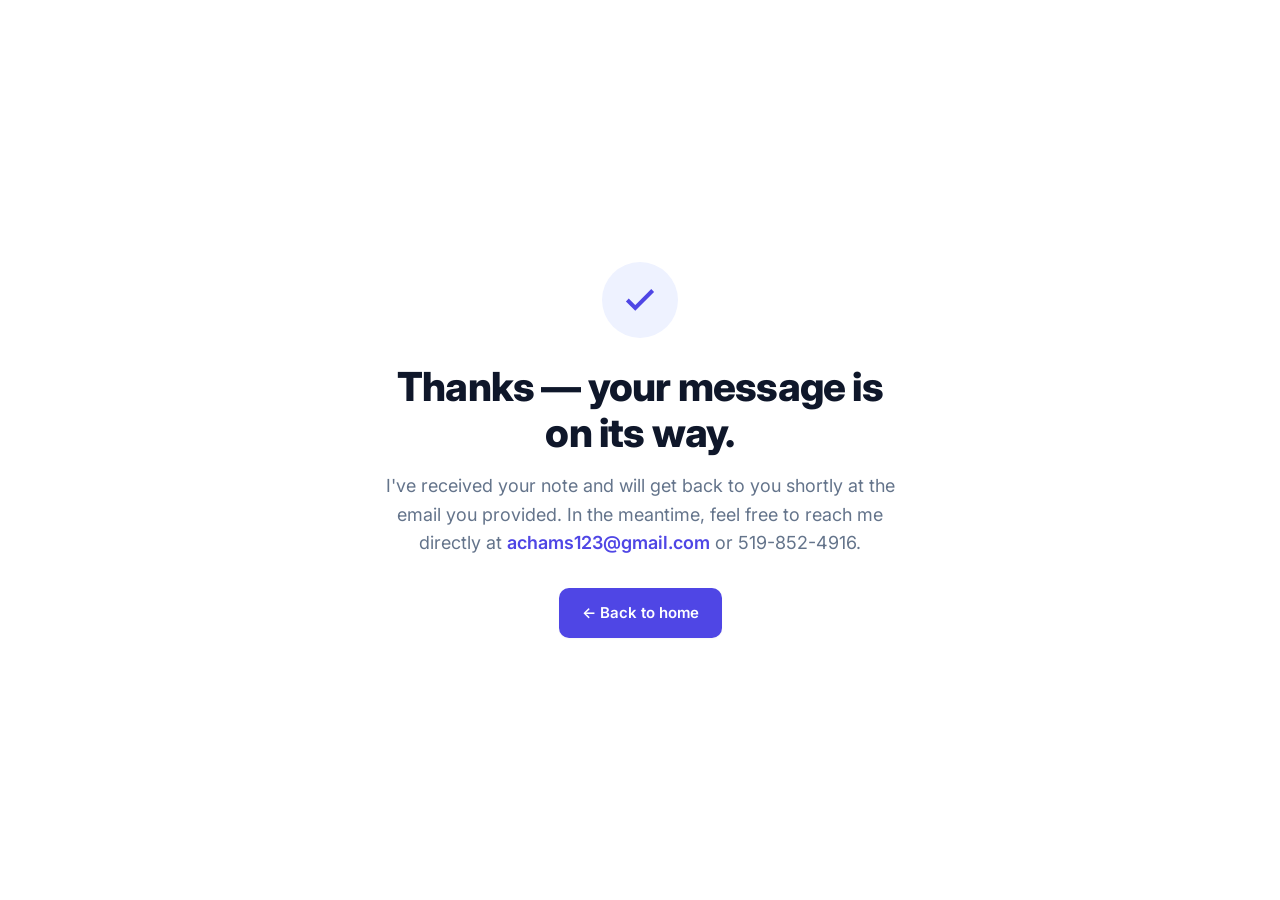
==== thanks.html @ 9c7a0872 "Fix contact form: use standard POST (no CORS) with thank-you page Co-Authored-By: Claude Opus 4.8 (1" ====
<!DOCTYPE html>
<html lang="en">
<head>
  <meta charset="UTF-8" />
  <meta name="viewport" content="width=device-width, initial-scale=1.0" />
  <title>Message sent — Nasser Chams</title>
  <meta name="robots" content="noindex" />
  <link rel="preconnect" href="https://fonts.googleapis.com" />
  <link rel="preconnect" href="https://fonts.gstatic.com" crossorigin />
  <link href="https://fonts.googleapis.com/css2?family=Inter:wght@400;500;600;700;800&display=swap" rel="stylesheet" />
  <link rel="stylesheet" href="styles.css" />
  <link rel="icon" href="data:image/svg+xml,<svg xmlns='http://www.w3.org/2000/svg' viewBox='0 0 100 100'><rect width='100' height='100' rx='22' fill='%234f46e5'/><text x='50' y='68' font-size='56' font-family='Arial' font-weight='bold' fill='white' text-anchor='middle'>N</text></svg>" />
  <style>
    .thanks-wrap { min-height: 100vh; display: grid; place-items: center; padding: 40px 24px; text-align: center; }
    .thanks-card { max-width: 520px; }
    .thanks-check {
      width: 76px; height: 76px; margin: 0 auto 26px;
      border-radius: 50%; background: var(--accent-soft); color: var(--accent);
      display: grid; place-items: center;
    }
    .thanks-check svg { width: 38px; height: 38px; }
    .thanks-card h1 { font-size: clamp(28px, 5vw, 40px); font-weight: 800; }
    .thanks-card p { margin-top: 16px; color: var(--muted); font-size: 18px; }
    .thanks-card .btn { margin-top: 30px; }
  </style>
</head>
<body>
  <div class="thanks-wrap">
    <div class="thanks-card">
      <div class="thanks-check">
        <svg viewBox="0 0 24 24" fill="none" stroke="currentColor" stroke-width="2.5"><path d="M20 6 9 17l-5-5"/></svg>
      </div>
      <h1>Thanks — your message is on its way.</h1>
      <p>I've received your note and will get back to you shortly at the email you provided. In the meantime, feel free to reach me directly at <a href="mailto:achams123@gmail.com" style="color:var(--accent);font-weight:600;">achams123@gmail.com</a> or 519-852-4916.</p>
      <a href="index.html" class="btn btn-primary">← Back to home</a>
    </div>
  </div>
</body>
</html>
---- styles.css ----
/* ============================================================
   Nasser Chams — Personal Site
   Crisp white, professional. Indigo accent.
   ============================================================ */

:root {
  --bg: #ffffff;
  --bg-soft: #f8fafc;
  --ink: #0f172a;
  --ink-soft: #334155;
  --muted: #64748b;
  --line: #e2e8f0;
  --accent: #4f46e5;
  --accent-dark: #4338ca;
  --accent-soft: #eef2ff;
  --radius: 14px;
  --shadow-sm: 0 1px 2px rgba(15, 23, 42, 0.04);
  --shadow: 0 10px 30px -12px rgba(15, 23, 42, 0.18);
  --maxw: 1080px;
}

* { box-sizing: border-box; }

html { scroll-behavior: smooth; }

body {
  margin: 0;
  font-family: 'Inter', -apple-system, BlinkMacSystemFont, 'Segoe UI', Roboto, Helvetica, Arial, sans-serif;
  color: var(--ink);
  background: var(--bg);
  line-height: 1.6;
  -webkit-font-smoothing: antialiased;
  text-rendering: optimizeLegibility;
}

h1, h2, h3 { line-height: 1.15; margin: 0; letter-spacing: -0.02em; }
p { margin: 0; }
a { color: inherit; text-decoration: none; }

.container {
  width: 100%;
  max-width: var(--maxw);
  margin: 0 auto;
  padding: 0 24px;
}

.accent { color: var(--accent); }

/* ---------- Buttons ---------- */
.btn {
  display: inline-flex;
  align-items: center;
  gap: 8px;
  padding: 12px 22px;
  border-radius: 10px;
  font-weight: 600;
  font-size: 15px;
  border: 1px solid transparent;
  transition: transform .15s ease, box-shadow .15s ease, background .15s ease, border-color .15s ease;
  cursor: pointer;
  white-space: nowrap;
}
.btn-primary { background: var(--accent); color: #fff; box-shadow: var(--shadow-sm); }
.btn-primary:hover { background: var(--accent-dark); transform: translateY(-1px); box-shadow: var(--shadow); }
.btn-ghost { background: #fff; color: var(--ink); border-color: var(--line); }
.btn-ghost:hover { border-color: var(--accent); color: var(--accent); transform: translateY(-1px); }

/* ---------- Nav ---------- */
.nav {
  position: sticky;
  top: 0;
  z-index: 50;
  background: rgba(255, 255, 255, 0.85);
  backdrop-filter: saturate(180%) blur(12px);
  border-bottom: 1px solid var(--line);
}
.nav-inner {
  display: flex;
  align-items: center;
  justify-content: space-between;
  height: 66px;
}
.brand { font-weight: 700; font-size: 18px; letter-spacing: -0.02em; }
.brand .dot { color: var(--accent); }
.nav-links { display: flex; gap: 30px; align-items: center; }
.nav-links a { color: var(--muted); font-size: 15px; font-weight: 500; transition: color .15s ease; }
.nav-links a:hover { color: var(--ink); }
.nav-links .btn { color: #fff; }
.nav-toggle { display: none; background: none; border: 0; font-size: 24px; color: var(--ink); cursor: pointer; }

/* ---------- Hero ---------- */
.hero { padding: 90px 0 70px; position: relative; overflow: hidden; }
.hero::before {
  content: "";
  position: absolute;
  top: -200px; right: -160px;
  width: 520px; height: 520px;
  background: radial-gradient(closest-side, var(--accent-soft), transparent);
  z-index: -1;
}
.eyebrow {
  display: inline-flex; align-items: center; gap: 8px;
  font-size: 13px; font-weight: 600; letter-spacing: 0.04em; text-transform: uppercase;
  color: var(--accent);
  background: var(--accent-soft);
  padding: 6px 14px; border-radius: 999px;
  margin-bottom: 22px;
}
.eyebrow .pulse { width: 8px; height: 8px; border-radius: 50%; background: #22c55e; box-shadow: 0 0 0 0 rgba(34,197,94,.5); animation: pulse 2s infinite; }
@keyframes pulse { 0% { box-shadow: 0 0 0 0 rgba(34,197,94,.5); } 70% { box-shadow: 0 0 0 8px rgba(34,197,94,0); } 100% { box-shadow: 0 0 0 0 rgba(34,197,94,0); } }
.hero h1 { font-size: clamp(36px, 6vw, 60px); font-weight: 800; max-width: 16ch; }
.hero .lede { margin-top: 22px; font-size: clamp(17px, 2.2vw, 20px); color: var(--muted); max-width: 56ch; }
.hero-cta { margin-top: 34px; display: flex; gap: 14px; flex-wrap: wrap; }
.hero-meta { margin-top: 30px; display: flex; gap: 26px; flex-wrap: wrap; color: var(--muted); font-size: 14px; }
.hero-meta span { display: inline-flex; align-items: center; gap: 8px; }
.hero-meta svg { width: 16px; height: 16px; color: var(--accent); }

/* ---------- Section scaffolding ---------- */
.section { padding: 84px 0; }
.section-soft { background: var(--bg-soft); border-top: 1px solid var(--line); border-bottom: 1px solid var(--line); }
.section-head { max-width: 620px; margin-bottom: 48px; }
.section-head .kicker { color: var(--accent); font-weight: 600; font-size: 14px; letter-spacing: 0.04em; text-transform: uppercase; }
.section-head h2 { font-size: clamp(28px, 4vw, 40px); font-weight: 800; margin-top: 10px; }
.section-head p { margin-top: 14px; color: var(--muted); font-size: 17px; }

/* ---------- About ---------- */
.about-grid { display: grid; grid-template-columns: 1.4fr 1fr; gap: 48px; align-items: start; }
.about-grid p + p { margin-top: 16px; }
.about-grid .body { color: var(--ink-soft); font-size: 17px; }
.stat-card {
  border: 1px solid var(--line); border-radius: var(--radius);
  background: #fff; padding: 26px; box-shadow: var(--shadow-sm);
}
.stat-row { display: flex; justify-content: space-between; padding: 14px 0; border-bottom: 1px dashed var(--line); }
.stat-row:last-child { border-bottom: 0; }
.stat-row .num { font-weight: 800; font-size: 22px; color: var(--accent); }
.stat-row .lbl { color: var(--muted); font-size: 14px; text-align: right; align-self: center; }

/* ---------- Services ---------- */
.cards { display: grid; grid-template-columns: repeat(2, 1fr); gap: 22px; }
.card {
  border: 1px solid var(--line); border-radius: var(--radius);
  background: #fff; padding: 28px; box-shadow: var(--shadow-sm);
  transition: transform .18s ease, box-shadow .18s ease, border-color .18s ease;
}
.card:hover { transform: translateY(-3px); box-shadow: var(--shadow); border-color: #cbd5e1; }
.card .ico {
  width: 46px; height: 46px; border-radius: 12px;
  background: var(--accent-soft); color: var(--accent);
  display: grid; place-items: center; margin-bottom: 18px;
}
.card .ico svg { width: 24px; height: 24px; }
.card h3 { font-size: 19px; font-weight: 700; }
.card p { margin-top: 10px; color: var(--muted); font-size: 15.5px; }

/* ---------- Logos / Worked with ---------- */
.logo-wall {
  display: grid;
  grid-template-columns: repeat(3, 1fr);
  gap: 18px;
}
.logo-tile {
  display: grid; place-items: center;
  height: 116px; padding: 22px;
  border: 1px solid var(--line); border-radius: var(--radius);
  background: #fff;
  filter: grayscale(100%);
  opacity: 0.72;
  transition: opacity .2s ease, filter .2s ease, transform .2s ease, box-shadow .2s ease;
}
.logo-tile:hover { opacity: 1; filter: grayscale(0%); transform: translateY(-2px); box-shadow: var(--shadow-sm); }
.logo-tile img { max-height: 56px; max-width: 100%; width: auto; }
.logo-word { display: none; font-weight: 700; font-size: 18px; color: var(--ink-soft); text-align: center; }

/* ---------- Testimonials (full-width horizontal rows, stacked) ---------- */
.quotes { display: flex; flex-direction: column; gap: 18px; }
.quote {
  border: 1px solid var(--line); border-radius: var(--radius);
  background: #fff; padding: 26px 30px; box-shadow: var(--shadow-sm);
  display: flex; flex-direction: row; align-items: stretch; gap: 28px;
}
.quote .stars { color: #f59e0b; font-size: 15px; letter-spacing: 2px; flex: 0 0 auto; padding-top: 2px; }
.quote .text { color: var(--ink-soft); font-size: 16px; line-height: 1.65; flex: 1; }
.quote .text::before { content: "\201C"; color: var(--accent); font-size: 38px; line-height: 0; vertical-align: -12px; margin-right: 4px; font-family: Georgia, serif; }
.quote .by {
  flex: 0 0 220px; align-self: center;
  padding-left: 28px; border-left: 1px solid var(--line);
  font-size: 14px;
}
.quote .by strong { display: block; color: var(--ink); }
.quote .by span { color: var(--muted); }
.quotes-note { margin-top: 22px; font-size: 14px; color: var(--muted); }
.quotes-note a { color: var(--accent); font-weight: 600; }

/* ---------- Contact ---------- */
.contact { text-align: center; }
.contact h2 { font-size: clamp(28px, 4vw, 42px); font-weight: 800; }
.contact p { margin-top: 14px; color: var(--muted); font-size: 18px; max-width: 52ch; margin-left: auto; margin-right: auto; }
.contact-cta { margin-top: 30px; display: flex; gap: 14px; justify-content: center; flex-wrap: wrap; }
/* Contact form */
.contact-form { max-width: 560px; margin: 34px auto 0; text-align: left; display: grid; gap: 18px; }
.form-row { display: grid; grid-template-columns: 1fr 1fr; gap: 16px; }
.field label { display: block; font-size: 14px; font-weight: 600; margin-bottom: 7px; color: var(--ink); }
.field input, .field textarea {
  width: 100%; padding: 12px 14px;
  border: 1px solid var(--line); border-radius: 10px;
  font: inherit; font-size: 15px; color: var(--ink); background: #fff;
  transition: border-color .15s ease, box-shadow .15s ease;
}
.field input::placeholder, .field textarea::placeholder { color: #94a3b8; }
.field input:focus, .field textarea:focus { outline: none; border-color: var(--accent); box-shadow: 0 0 0 3px var(--accent-soft); }
.field textarea { resize: vertical; min-height: 140px; }
.contact-form .btn { width: 100%; justify-content: center; padding: 14px; font-size: 16px; }
.contact-form .btn:disabled { opacity: .6; cursor: default; transform: none; }
.form-status { margin: 0; font-size: 14px; min-height: 20px; text-align: center; }
.form-status.ok { color: #16a34a; font-weight: 600; }
.form-status.err { color: #dc2626; font-weight: 600; }
.hp { position: absolute !important; left: -9999px !important; width: 1px; height: 1px; opacity: 0; }

.contact-list { margin-top: 22px; display: flex; gap: 30px; justify-content: center; flex-wrap: wrap; color: var(--ink-soft); font-size: 15px; }
.contact-list a { display: inline-flex; align-items: center; gap: 8px; font-weight: 500; }
.contact-list a:hover { color: var(--accent); }
.contact-list svg { width: 18px; height: 18px; color: var(--accent); }

/* ---------- Footer ---------- */
.footer { border-top: 1px solid var(--line); padding: 30px 0; color: var(--muted); font-size: 14px; }
.footer-inner { display: flex; justify-content: space-between; align-items: center; flex-wrap: wrap; gap: 12px; }

/* ---------- Reveal animation ---------- */
.reveal { opacity: 0; transform: translateY(16px); transition: opacity .6s ease, transform .6s ease; }
.reveal.in { opacity: 1; transform: none; }

/* ---------- Responsive ---------- */
@media (max-width: 860px) {
  .about-grid { grid-template-columns: 1fr; }
  .cards { grid-template-columns: 1fr; }
  .logo-wall { grid-template-columns: repeat(2, 1fr); }
  .quote { flex-direction: column; gap: 16px; }
  .quote .by {
    flex: auto; align-self: stretch;
    padding-left: 0; border-left: 0;
    padding-top: 16px; border-top: 1px solid var(--line);
  }
  .nav-links { display: none; }
  .nav-toggle { display: block; }
  .nav-links.open {
    display: flex; flex-direction: column; gap: 18px;
    position: absolute; top: 66px; left: 0; right: 0;
    background: #fff; border-bottom: 1px solid var(--line);
    padding: 22px 24px;
  }
}
@media (max-width: 480px) {
  .logo-wall { grid-template-columns: 1fr; }
  .hero-cta .btn, .contact-cta .btn { flex: 1 1 auto; justify-content: center; }
}

@media (prefers-reduced-motion: reduce) {
  * { animation: none !important; scroll-behavior: auto; }
  .reveal { opacity: 1; transform: none; transition: none; }
}
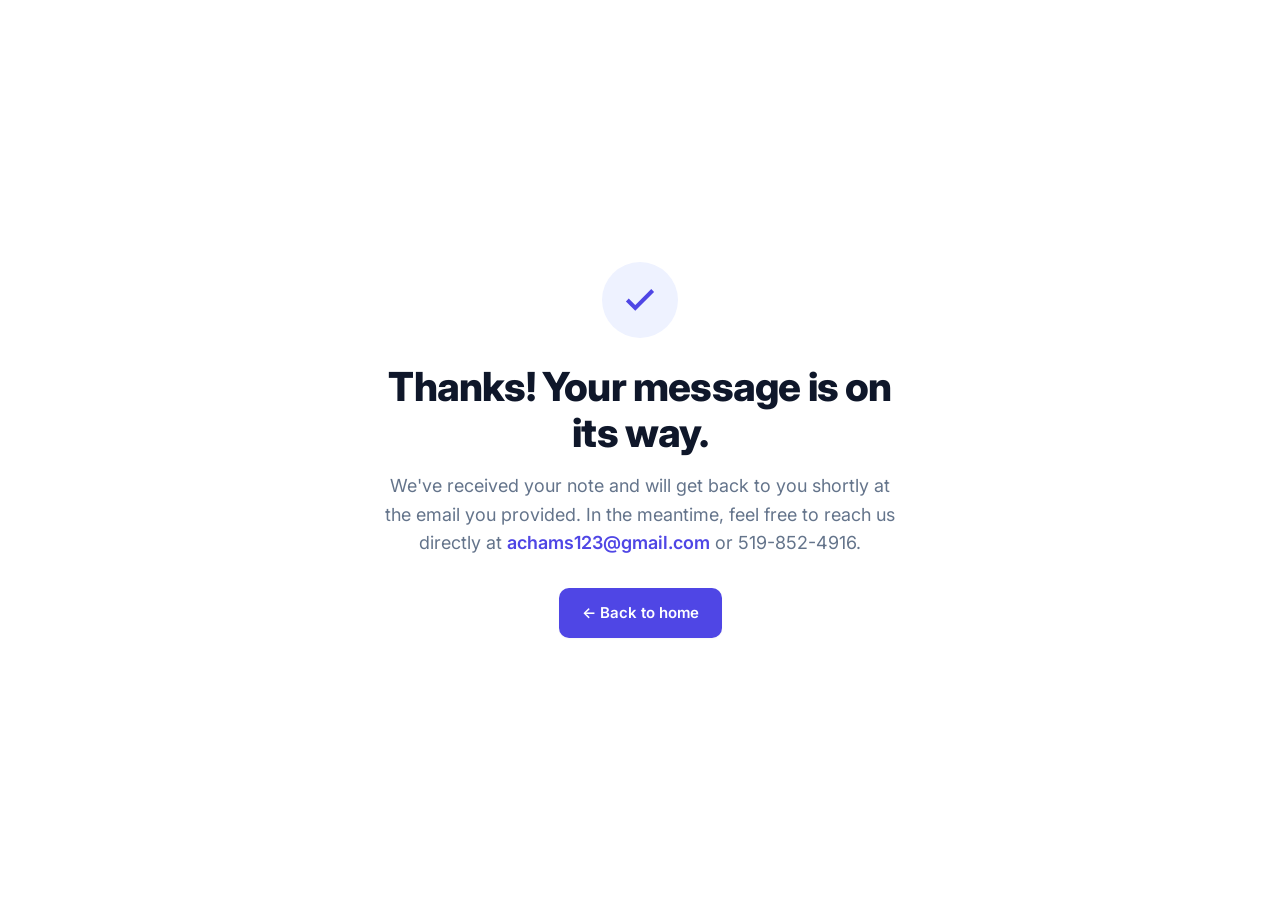
==== commit a8a97ea5: "Rebrand as Applied Data Science: team voice, no em dashes, updated titles Co-Authored-By: Claude Fab" ====
--- a/thanks.html
+++ b/thanks.html
@@ -3,7 +3,7 @@
 <head>
   <meta charset="UTF-8" />
   <meta name="viewport" content="width=device-width, initial-scale=1.0" />
-  <title>Message sent — Nasser Chams</title>
+  <title>Message sent | Applied Data Science</title>
   <meta name="robots" content="noindex" />
   <link rel="preconnect" href="https://fonts.googleapis.com" />
   <link rel="preconnect" href="https://fonts.gstatic.com" crossorigin />
@@ -30,8 +30,8 @@
       <div class="thanks-check">
         <svg viewBox="0 0 24 24" fill="none" stroke="currentColor" stroke-width="2.5"><path d="M20 6 9 17l-5-5"/></svg>
       </div>
-      <h1>Thanks — your message is on its way.</h1>
-      <p>I've received your note and will get back to you shortly at the email you provided. In the meantime, feel free to reach me directly at <a href="mailto:achams123@gmail.com" style="color:var(--accent);font-weight:600;">achams123@gmail.com</a> or 519-852-4916.</p>
+      <h1>Thanks! Your message is on its way.</h1>
+      <p>We've received your note and will get back to you shortly at the email you provided. In the meantime, feel free to reach us directly at <a href="mailto:achams123@gmail.com" style="color:var(--accent);font-weight:600;">achams123@gmail.com</a> or 519-852-4916.</p>
       <a href="index.html" class="btn btn-primary">← Back to home</a>
     </div>
   </div>
--- a/styles.css
+++ b/styles.css
@@ -82,6 +82,8 @@
 }
 .brand { font-weight: 700; font-size: 18px; letter-spacing: -0.02em; }
 .brand .dot { color: var(--accent); }
+.brand-flags { display: inline-flex; gap: 6px; margin-left: 10px; vertical-align: middle; }
+.brand-flags img { height: 20px; width: auto; border-radius: 3px; box-shadow: 0 0 0 1px rgba(15,23,42,.1); display: block; }
 .nav-links { display: flex; gap: 30px; align-items: center; }
 .nav-links a { color: var(--muted); font-size: 15px; font-weight: 500; transition: color .15s ease; }
 .nav-links a:hover { color: var(--ink); }
@@ -124,6 +126,7 @@
 .section-head p { margin-top: 14px; color: var(--muted); font-size: 17px; }
 
 /* ---------- About ---------- */
+.about-lead { font-size: clamp(19px, 2.4vw, 23px); line-height: 1.5; font-weight: 500; color: var(--ink); max-width: 820px; margin-bottom: 38px; }
 .about-grid { display: grid; grid-template-columns: 1.4fr 1fr; gap: 48px; align-items: start; }
 .about-grid p + p { margin-top: 16px; }
 .about-grid .body { color: var(--ink-soft); font-size: 17px; }
@@ -153,24 +156,125 @@
 .card h3 { font-size: 19px; font-weight: 700; }
 .card p { margin-top: 10px; color: var(--muted); font-size: 15.5px; }
 
-/* ---------- Logos / Worked with ---------- */
-.logo-wall {
-  display: grid;
-  grid-template-columns: repeat(3, 1fr);
-  gap: 18px;
-}
+/* ---------- Case studies (homepage teaser cards) ---------- */
+.case-grid { display: grid; grid-template-columns: repeat(auto-fit, minmax(340px, 1fr)); gap: 22px; }
+.case-card {
+  display: block;
+  border: 1px solid var(--line); border-radius: var(--radius);
+  background: #fff; padding: 30px 32px; box-shadow: var(--shadow-sm);
+  transition: transform .18s ease, box-shadow .18s ease, border-color .18s ease;
+}
+.case-card:hover { transform: translateY(-3px); box-shadow: var(--shadow); border-color: #cbd5e1; }
+.case-tag {
+  display: inline-block; font-size: 12.5px; font-weight: 600; letter-spacing: 0.03em;
+  color: var(--accent); background: var(--accent-soft);
+  padding: 5px 12px; border-radius: 999px;
+}
+.case-card h3 { font-size: 22px; font-weight: 800; margin-top: 16px; }
+.case-card > p { margin-top: 12px; color: var(--ink-soft); font-size: 16px; }
+.case-highlights { margin: 18px 0 0; padding: 0; list-style: none; display: grid; gap: 9px; }
+.case-highlights li { position: relative; padding-left: 26px; color: var(--muted); font-size: 14.5px; }
+.case-highlights li::before {
+  content: ""; position: absolute; left: 0; top: 7px;
+  width: 16px; height: 16px; border-radius: 50%;
+  background: var(--accent-soft);
+  background-image: url("data:image/svg+xml,%3Csvg xmlns='http://www.w3.org/2000/svg' viewBox='0 0 24 24' fill='none' stroke='%234f46e5' stroke-width='3'%3E%3Cpath d='M20 6 9 17l-5-5'/%3E%3C/svg%3E");
+  background-size: 11px; background-repeat: no-repeat; background-position: center;
+}
+.case-link {
+  display: inline-flex; align-items: center; gap: 7px;
+  margin-top: 22px; color: var(--accent); font-weight: 600; font-size: 15px;
+}
+.case-link svg { width: 18px; height: 18px; transition: transform .18s ease; }
+.case-card:hover .case-link svg { transform: translateX(4px); }
+
+/* ---------- Case study detail page ---------- */
+.cs-hero { padding: 64px 0 40px; position: relative; overflow: hidden; }
+.cs-hero::before {
+  content: ""; position: absolute; top: -200px; right: -160px;
+  width: 520px; height: 520px;
+  background: radial-gradient(closest-side, var(--accent-soft), transparent); z-index: -1;
+}
+.cs-back { display: inline-flex; align-items: center; gap: 7px; color: var(--muted); font-size: 14px; font-weight: 500; margin-bottom: 26px; }
+.cs-back:hover { color: var(--accent); }
+.cs-back svg { width: 16px; height: 16px; }
+.cs-hero h1 { font-size: clamp(30px, 5vw, 46px); font-weight: 800; max-width: 20ch; }
+.cs-hero .cs-sub { margin-top: 16px; font-size: clamp(17px, 2.2vw, 21px); color: var(--muted); max-width: 60ch; }
+.cs-meta { margin-top: 30px; display: flex; flex-wrap: wrap; gap: 14px 30px; }
+.cs-meta div { font-size: 14px; }
+.cs-meta dt { color: var(--accent); font-weight: 600; text-transform: uppercase; letter-spacing: 0.04em; font-size: 12px; margin-bottom: 3px; }
+.cs-meta dd { margin: 0; color: var(--ink-soft); max-width: 38ch; }
+
+.case-prose { max-width: 760px; margin: 0 auto; padding: 8px 0 20px; color: var(--ink-soft); font-size: 17px; }
+.case-prose h2 { font-size: clamp(24px, 3.4vw, 32px); font-weight: 800; margin-top: 56px; padding-top: 28px; border-top: 1px solid var(--line); }
+.case-prose h2:first-of-type { margin-top: 8px; padding-top: 0; border-top: 0; }
+.case-prose h3 { font-size: 19px; font-weight: 700; color: var(--ink); margin-top: 30px; }
+.case-prose p { margin-top: 16px; }
+.case-prose ul { margin-top: 16px; padding-left: 0; list-style: none; display: grid; gap: 11px; }
+.case-prose ul li { position: relative; padding-left: 28px; }
+.case-prose ul li::before {
+  content: ""; position: absolute; left: 2px; top: 9px;
+  width: 8px; height: 8px; border-radius: 50%; background: var(--accent);
+}
+.case-prose strong { color: var(--ink); font-weight: 700; }
+.case-prose code, .case-prose pre {
+  font-family: ui-monospace, SFMono-Regular, Menlo, Consolas, monospace;
+}
+.case-prose :not(pre) > code {
+  background: var(--accent-soft); color: var(--accent-dark);
+  padding: 2px 7px; border-radius: 6px; font-size: 0.88em;
+}
+.case-prose pre {
+  margin-top: 20px; background: var(--ink); color: #e2e8f0;
+  padding: 18px 22px; border-radius: var(--radius); overflow-x: auto;
+  font-size: 14.5px; line-height: 1.7;
+}
+.case-prose pre code { background: none; padding: 0; color: inherit; }
+.case-lede {
+  font-size: clamp(18px, 2.3vw, 21px); line-height: 1.55; font-weight: 500;
+  color: var(--ink); border-left: 3px solid var(--accent); padding-left: 22px;
+}
+.cs-cta {
+  max-width: 760px; margin: 24px auto 0; padding: 34px 36px;
+  border: 1px solid var(--line); border-radius: var(--radius);
+  background: var(--bg-soft); text-align: center;
+}
+.cs-cta h2 { font-size: clamp(22px, 3vw, 28px); font-weight: 800; border: 0; padding: 0; margin: 0; }
+.cs-cta p { margin-top: 10px; color: var(--muted); }
+.cs-cta .btn { margin-top: 20px; }
+
+/* ---------- Logos / Worked with (rolling marquee) ---------- */
+.section-work { overflow: hidden; }
+.section-head-center { margin-left: auto; margin-right: auto; text-align: center; }
+
+.marquee {
+  position: relative; width: 100%; overflow: hidden; padding: 6px 0;
+  -webkit-mask-image: linear-gradient(90deg, transparent, #000 7%, #000 93%, transparent);
+          mask-image: linear-gradient(90deg, transparent, #000 7%, #000 93%, transparent);
+}
+.marquee-track {
+  display: flex; width: max-content;
+  animation: marquee-scroll 38s linear infinite;
+  will-change: transform;
+}
+.marquee:hover .marquee-track { animation-play-state: paused; }
+.marquee-group { display: flex; flex: 0 0 auto; }
+/* Two identical groups → shifting by exactly one group (50% of the track) loops seamlessly.
+   Going from -50% to 0 makes the logos travel left → right. */
+@keyframes marquee-scroll {
+  from { transform: translateX(-50%); }
+  to   { transform: translateX(0); }
+}
+
 .logo-tile {
+  flex: 0 0 auto;
   display: grid; place-items: center;
-  height: 116px; padding: 22px;
-  border: 1px solid var(--line); border-radius: var(--radius);
-  background: #fff;
-  filter: grayscale(100%);
-  opacity: 0.72;
-  transition: opacity .2s ease, filter .2s ease, transform .2s ease, box-shadow .2s ease;
-}
-.logo-tile:hover { opacity: 1; filter: grayscale(0%); transform: translateY(-2px); box-shadow: var(--shadow-sm); }
-.logo-tile img { max-height: 56px; max-width: 100%; width: auto; }
-.logo-word { display: none; font-weight: 700; font-size: 18px; color: var(--ink-soft); text-align: center; }
+  width: 210px; height: 92px; padding: 0 26px;
+  filter: grayscale(100%); opacity: 0.6;
+  transition: opacity .25s ease, filter .25s ease, transform .25s ease;
+}
+.logo-tile:hover { opacity: 1; filter: grayscale(0%); transform: translateY(-3px); }
+.logo-tile img { max-height: 48px; max-width: 158px; width: auto; object-fit: contain; display: block; }
 
 /* ---------- Testimonials (full-width horizontal rows, stacked) ---------- */
 .quotes { display: flex; flex-direction: column; gap: 18px; }
@@ -234,7 +338,6 @@
 @media (max-width: 860px) {
   .about-grid { grid-template-columns: 1fr; }
   .cards { grid-template-columns: 1fr; }
-  .logo-wall { grid-template-columns: repeat(2, 1fr); }
   .quote { flex-direction: column; gap: 16px; }
   .quote .by {
     flex: auto; align-self: stretch;
@@ -251,11 +354,15 @@
   }
 }
 @media (max-width: 480px) {
-  .logo-wall { grid-template-columns: 1fr; }
+  .logo-tile { width: 168px; height: 84px; padding: 0 18px; }
+  .logo-tile img { max-height: 42px; max-width: 132px; }
   .hero-cta .btn, .contact-cta .btn { flex: 1 1 auto; justify-content: center; }
 }
 
 @media (prefers-reduced-motion: reduce) {
   * { animation: none !important; scroll-behavior: auto; }
   .reveal { opacity: 1; transform: none; transition: none; }
-}
+  /* No animation → make the logo row a simple scrollable strip and drop the duplicate set */
+  .marquee { overflow-x: auto; -webkit-mask-image: none; mask-image: none; }
+  .marquee-group[aria-hidden="true"] { display: none; }
+}
